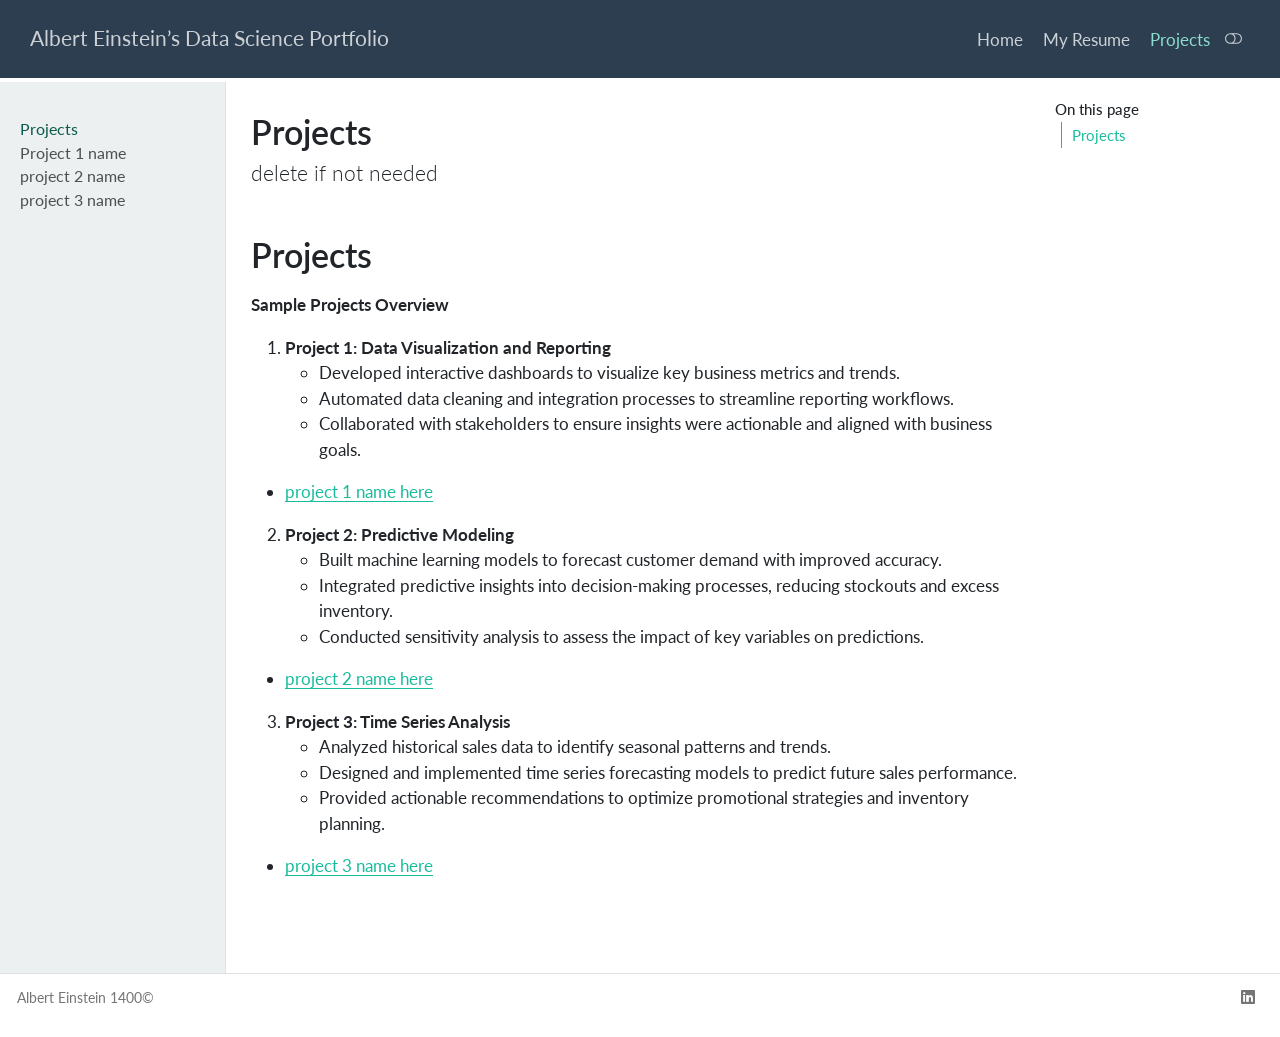
==== docs/projects.html @ 507879c1 "update projects" ====
<!DOCTYPE html>
<html xmlns="http://www.w3.org/1999/xhtml" lang="en" xml:lang="en"><head>

<meta charset="utf-8">
<meta name="generator" content="quarto-1.4.542">

<meta name="viewport" content="width=device-width, initial-scale=1.0, user-scalable=yes">


<title>Albert Einstein’s Data Science Portfolio - Projects</title>
<style>
code{white-space: pre-wrap;}
span.smallcaps{font-variant: small-caps;}
div.columns{display: flex; gap: min(4vw, 1.5em);}
div.column{flex: auto; overflow-x: auto;}
div.hanging-indent{margin-left: 1.5em; text-indent: -1.5em;}
ul.task-list{list-style: none;}
ul.task-list li input[type="checkbox"] {
  width: 0.8em;
  margin: 0 0.8em 0.2em -1em; /* quarto-specific, see https://github.com/quarto-dev/quarto-cli/issues/4556 */ 
  vertical-align: middle;
}
</style>


<script src="site_libs/quarto-nav/quarto-nav.js"></script>
<script src="site_libs/quarto-nav/headroom.min.js"></script>
<script src="site_libs/clipboard/clipboard.min.js"></script>
<script src="site_libs/quarto-search/autocomplete.umd.js"></script>
<script src="site_libs/quarto-search/fuse.min.js"></script>
<script src="site_libs/quarto-search/quarto-search.js"></script>
<meta name="quarto:offset" content="./">
<link href="./Images/favicon.png" rel="icon" type="image/png">
<script src="site_libs/quarto-html/quarto.js"></script>
<script src="site_libs/quarto-html/popper.min.js"></script>
<script src="site_libs/quarto-html/tippy.umd.min.js"></script>
<script src="site_libs/quarto-html/anchor.min.js"></script>
<link href="site_libs/quarto-html/tippy.css" rel="stylesheet">
<link href="site_libs/quarto-html/quarto-syntax-highlighting.css" rel="stylesheet" class="quarto-color-scheme" id="quarto-text-highlighting-styles">
<link href="site_libs/quarto-html/quarto-syntax-highlighting-dark.css" rel="prefetch" class="quarto-color-scheme quarto-color-alternate" id="quarto-text-highlighting-styles">
<script src="site_libs/bootstrap/bootstrap.min.js"></script>
<link href="site_libs/bootstrap/bootstrap-icons.css" rel="stylesheet">
<link href="site_libs/bootstrap/bootstrap.min.css" rel="stylesheet" class="quarto-color-scheme" id="quarto-bootstrap" data-mode="light">
<link href="site_libs/bootstrap/bootstrap-dark.min.css" rel="prefetch" class="quarto-color-scheme quarto-color-alternate" id="quarto-bootstrap" data-mode="dark">
<script id="quarto-search-options" type="application/json">{
  "location": "navbar",
  "copy-button": false,
  "collapse-after": 3,
  "panel-placement": "end",
  "type": "overlay",
  "limit": 50,
  "keyboard-shortcut": [
    "f",
    "/",
    "s"
  ],
  "show-item-context": false,
  "language": {
    "search-no-results-text": "No results",
    "search-matching-documents-text": "matching documents",
    "search-copy-link-title": "Copy link to search",
    "search-hide-matches-text": "Hide additional matches",
    "search-more-match-text": "more match in this document",
    "search-more-matches-text": "more matches in this document",
    "search-clear-button-title": "Clear",
    "search-text-placeholder": "",
    "search-detached-cancel-button-title": "Cancel",
    "search-submit-button-title": "Submit",
    "search-label": "Search"
  }
}</script>


<link rel="stylesheet" href="styles.css">
</head>

<body class="nav-sidebar docked nav-fixed">

<div id="quarto-search-results"></div>
  <header id="quarto-header" class="headroom fixed-top">
    <nav class="navbar navbar-expand-lg " data-bs-theme="dark">
      <div class="navbar-container container-fluid">
      <div class="navbar-brand-container mx-auto">
    <a class="navbar-brand" href="./index.html">
    <span class="navbar-title">Albert Einstein’s Data Science Portfolio</span>
    </a>
  </div>
            <div id="quarto-search" class="" title="Search"></div>
          <button class="navbar-toggler" type="button" data-bs-toggle="collapse" data-bs-target="#navbarCollapse" aria-controls="navbarCollapse" aria-expanded="false" aria-label="Toggle navigation" onclick="if (window.quartoToggleHeadroom) { window.quartoToggleHeadroom(); }">
  <span class="navbar-toggler-icon"></span>
</button>
          <div class="collapse navbar-collapse" id="navbarCollapse">
            <ul class="navbar-nav navbar-nav-scroll ms-auto">
  <li class="nav-item">
    <a class="nav-link" href="./index.html"> 
<span class="menu-text">Home</span></a>
  </li>  
  <li class="nav-item">
    <a class="nav-link" href="./resume.html"> 
<span class="menu-text">My Resume</span></a>
  </li>  
  <li class="nav-item">
    <a class="nav-link active" href="./projects.html" aria-current="page"> 
<span class="menu-text">Projects</span></a>
  </li>  
</ul>
          </div> <!-- /navcollapse -->
          <div class="quarto-navbar-tools">
  <a href="" class="quarto-color-scheme-toggle quarto-navigation-tool  px-1" onclick="window.quartoToggleColorScheme(); return false;" title="Toggle dark mode"><i class="bi"></i></a>
</div>
      </div> <!-- /container-fluid -->
    </nav>
  <nav class="quarto-secondary-nav">
    <div class="container-fluid d-flex">
      <button type="button" class="quarto-btn-toggle btn" data-bs-toggle="collapse" data-bs-target=".quarto-sidebar-collapse-item" aria-controls="quarto-sidebar" aria-expanded="false" aria-label="Toggle sidebar navigation" onclick="if (window.quartoToggleHeadroom) { window.quartoToggleHeadroom(); }">
        <i class="bi bi-layout-text-sidebar-reverse"></i>
      </button>
        <nav class="quarto-page-breadcrumbs" aria-label="breadcrumb"><ol class="breadcrumb"><li class="breadcrumb-item"><a href="./projects.html">Projects</a></li></ol></nav>
        <a class="flex-grow-1" role="button" data-bs-toggle="collapse" data-bs-target=".quarto-sidebar-collapse-item" aria-controls="quarto-sidebar" aria-expanded="false" aria-label="Toggle sidebar navigation" onclick="if (window.quartoToggleHeadroom) { window.quartoToggleHeadroom(); }">      
        </a>
    </div>
  </nav>
</header>
<!-- content -->
<div id="quarto-content" class="quarto-container page-columns page-rows-contents page-layout-article page-navbar">
<!-- sidebar -->
  <nav id="quarto-sidebar" class="sidebar collapse collapse-horizontal quarto-sidebar-collapse-item sidebar-navigation docked overflow-auto">
    <div class="sidebar-menu-container"> 
    <ul class="list-unstyled mt-1">
        <li class="sidebar-item">
  <div class="sidebar-item-container"> 
  <a href="./projects.html" class="sidebar-item-text sidebar-link active">
 <span class="menu-text">Projects</span></a>
  </div>
</li>
        <li class="sidebar-item">
  <div class="sidebar-item-container"> 
  <a href="./projects/project1.html" class="sidebar-item-text sidebar-link">
 <span class="menu-text">Project 1 name</span></a>
  </div>
</li>
        <li class="sidebar-item">
  <div class="sidebar-item-container"> 
  <a href="./projects/project2.html" class="sidebar-item-text sidebar-link">
 <span class="menu-text">project 2 name</span></a>
  </div>
</li>
        <li class="sidebar-item">
  <div class="sidebar-item-container"> 
  <a href="./projects/project3.html" class="sidebar-item-text sidebar-link">
 <span class="menu-text">project 3 name</span></a>
  </div>
</li>
    </ul>
    </div>
</nav>
<div id="quarto-sidebar-glass" class="quarto-sidebar-collapse-item" data-bs-toggle="collapse" data-bs-target=".quarto-sidebar-collapse-item"></div>
<!-- margin-sidebar -->
    <div id="quarto-margin-sidebar" class="sidebar margin-sidebar">
        <nav id="TOC" role="doc-toc" class="toc-active">
    <h2 id="toc-title">On this page</h2>
   
  <ul>
  <li><a href="#projects" id="toc-projects" class="nav-link active" data-scroll-target="#projects">Projects</a></li>
  </ul>
</nav>
    </div>
<!-- main -->
<main class="content" id="quarto-document-content">

<header id="title-block-header" class="quarto-title-block default">
<div class="quarto-title">
<h1 class="title">Projects</h1>
<p class="subtitle lead">delete if not needed</p>
</div>



<div class="quarto-title-meta">

    
  
    
  </div>
  


</header>


<section id="projects" class="level1">
<h1>Projects</h1>
<p><strong>Sample Projects Overview</strong></p>
<ol type="1">
<li><strong>Project 1: Data Visualization and Reporting</strong>
<ul>
<li>Developed interactive dashboards to visualize key business metrics and trends.</li>
<li>Automated data cleaning and integration processes to streamline reporting workflows.</li>
<li>Collaborated with stakeholders to ensure insights were actionable and aligned with business goals.</li>
</ul></li>
</ol>
<ul>
<li><a href="./projects/project1.html">project 1 name here</a></li>
</ul>
<ol start="2" type="1">
<li><strong>Project 2: Predictive Modeling</strong>
<ul>
<li>Built machine learning models to forecast customer demand with improved accuracy.</li>
<li>Integrated predictive insights into decision-making processes, reducing stockouts and excess inventory.</li>
<li>Conducted sensitivity analysis to assess the impact of key variables on predictions.</li>
</ul></li>
</ol>
<ul>
<li><a href="./projects/project2.html">project 2 name here</a></li>
</ul>
<ol start="3" type="1">
<li><strong>Project 3: Time Series Analysis</strong>
<ul>
<li>Analyzed historical sales data to identify seasonal patterns and trends.</li>
<li>Designed and implemented time series forecasting models to predict future sales performance.</li>
<li>Provided actionable recommendations to optimize promotional strategies and inventory planning.</li>
</ul></li>
</ol>
<ul>
<li><a href="./projects/project3.html">project 3 name here</a></li>
</ul>


</section>

<a onclick="window.scrollTo(0, 0); return false;" role="button" id="quarto-back-to-top"><i class="bi bi-arrow-up"></i> Back to top</a></main> <!-- /main -->
<script id="quarto-html-after-body" type="application/javascript">
window.document.addEventListener("DOMContentLoaded", function (event) {
  const toggleBodyColorMode = (bsSheetEl) => {
    const mode = bsSheetEl.getAttribute("data-mode");
    const bodyEl = window.document.querySelector("body");
    if (mode === "dark") {
      bodyEl.classList.add("quarto-dark");
      bodyEl.classList.remove("quarto-light");
    } else {
      bodyEl.classList.add("quarto-light");
      bodyEl.classList.remove("quarto-dark");
    }
  }
  const toggleBodyColorPrimary = () => {
    const bsSheetEl = window.document.querySelector("link#quarto-bootstrap");
    if (bsSheetEl) {
      toggleBodyColorMode(bsSheetEl);
    }
  }
  toggleBodyColorPrimary();  
  const disableStylesheet = (stylesheets) => {
    for (let i=0; i < stylesheets.length; i++) {
      const stylesheet = stylesheets[i];
      stylesheet.rel = 'prefetch';
    }
  }
  const enableStylesheet = (stylesheets) => {
    for (let i=0; i < stylesheets.length; i++) {
      const stylesheet = stylesheets[i];
      stylesheet.rel = 'stylesheet';
    }
  }
  const manageTransitions = (selector, allowTransitions) => {
    const els = window.document.querySelectorAll(selector);
    for (let i=0; i < els.length; i++) {
      const el = els[i];
      if (allowTransitions) {
        el.classList.remove('notransition');
      } else {
        el.classList.add('notransition');
      }
    }
  }
  const toggleGiscusIfUsed = (isAlternate, darkModeDefault) => {
    const baseTheme = document.querySelector('#giscus-base-theme')?.value ?? 'light';
    const alternateTheme = document.querySelector('#giscus-alt-theme')?.value ?? 'dark';
    let newTheme = '';
    if(darkModeDefault) {
      newTheme = isAlternate ? baseTheme : alternateTheme;
    } else {
      newTheme = isAlternate ? alternateTheme : baseTheme;
    }
    const changeGiscusTheme = () => {
      // From: https://github.com/giscus/giscus/issues/336
      const sendMessage = (message) => {
        const iframe = document.querySelector('iframe.giscus-frame');
        if (!iframe) return;
        iframe.contentWindow.postMessage({ giscus: message }, 'https://giscus.app');
      }
      sendMessage({
        setConfig: {
          theme: newTheme
        }
      });
    }
    const isGiscussLoaded = window.document.querySelector('iframe.giscus-frame') !== null;
    if (isGiscussLoaded) {
      changeGiscusTheme();
    }
  }
  const toggleColorMode = (alternate) => {
    // Switch the stylesheets
    const alternateStylesheets = window.document.querySelectorAll('link.quarto-color-scheme.quarto-color-alternate');
    manageTransitions('#quarto-margin-sidebar .nav-link', false);
    if (alternate) {
      enableStylesheet(alternateStylesheets);
      for (const sheetNode of alternateStylesheets) {
        if (sheetNode.id === "quarto-bootstrap") {
          toggleBodyColorMode(sheetNode);
        }
      }
    } else {
      disableStylesheet(alternateStylesheets);
      toggleBodyColorPrimary();
    }
    manageTransitions('#quarto-margin-sidebar .nav-link', true);
    // Switch the toggles
    const toggles = window.document.querySelectorAll('.quarto-color-scheme-toggle');
    for (let i=0; i < toggles.length; i++) {
      const toggle = toggles[i];
      if (toggle) {
        if (alternate) {
          toggle.classList.add("alternate");     
        } else {
          toggle.classList.remove("alternate");
        }
      }
    }
    // Hack to workaround the fact that safari doesn't
    // properly recolor the scrollbar when toggling (#1455)
    if (navigator.userAgent.indexOf('Safari') > 0 && navigator.userAgent.indexOf('Chrome') == -1) {
      manageTransitions("body", false);
      window.scrollTo(0, 1);
      setTimeout(() => {
        window.scrollTo(0, 0);
        manageTransitions("body", true);
      }, 40);  
    }
  }
  const isFileUrl = () => { 
    return window.location.protocol === 'file:';
  }
  const hasAlternateSentinel = () => {  
    let styleSentinel = getColorSchemeSentinel();
    if (styleSentinel !== null) {
      return styleSentinel === "alternate";
    } else {
      return false;
    }
  }
  const setStyleSentinel = (alternate) => {
    const value = alternate ? "alternate" : "default";
    if (!isFileUrl()) {
      window.localStorage.setItem("quarto-color-scheme", value);
    } else {
      localAlternateSentinel = value;
    }
  }
  const getColorSchemeSentinel = () => {
    if (!isFileUrl()) {
      const storageValue = window.localStorage.getItem("quarto-color-scheme");
      return storageValue != null ? storageValue : localAlternateSentinel;
    } else {
      return localAlternateSentinel;
    }
  }
  const darkModeDefault = false;
  let localAlternateSentinel = darkModeDefault ? 'alternate' : 'default';
  // Dark / light mode switch
  window.quartoToggleColorScheme = () => {
    // Read the current dark / light value 
    let toAlternate = !hasAlternateSentinel();
    toggleColorMode(toAlternate);
    setStyleSentinel(toAlternate);
    toggleGiscusIfUsed(toAlternate, darkModeDefault);
  };
  // Ensure there is a toggle, if there isn't float one in the top right
  if (window.document.querySelector('.quarto-color-scheme-toggle') === null) {
    const a = window.document.createElement('a');
    a.classList.add('top-right');
    a.classList.add('quarto-color-scheme-toggle');
    a.href = "";
    a.onclick = function() { try { window.quartoToggleColorScheme(); } catch {} return false; };
    const i = window.document.createElement("i");
    i.classList.add('bi');
    a.appendChild(i);
    window.document.body.appendChild(a);
  }
  // Switch to dark mode if need be
  if (hasAlternateSentinel()) {
    toggleColorMode(true);
  } else {
    toggleColorMode(false);
  }
  const icon = "";
  const anchorJS = new window.AnchorJS();
  anchorJS.options = {
    placement: 'right',
    icon: icon
  };
  anchorJS.add('.anchored');
  const isCodeAnnotation = (el) => {
    for (const clz of el.classList) {
      if (clz.startsWith('code-annotation-')) {                     
        return true;
      }
    }
    return false;
  }
  const clipboard = new window.ClipboardJS('.code-copy-button', {
    text: function(trigger) {
      const codeEl = trigger.previousElementSibling.cloneNode(true);
      for (const childEl of codeEl.children) {
        if (isCodeAnnotation(childEl)) {
          childEl.remove();
        }
      }
      return codeEl.innerText;
    }
  });
  clipboard.on('success', function(e) {
    // button target
    const button = e.trigger;
    // don't keep focus
    button.blur();
    // flash "checked"
    button.classList.add('code-copy-button-checked');
    var currentTitle = button.getAttribute("title");
    button.setAttribute("title", "Copied!");
    let tooltip;
    if (window.bootstrap) {
      button.setAttribute("data-bs-toggle", "tooltip");
      button.setAttribute("data-bs-placement", "left");
      button.setAttribute("data-bs-title", "Copied!");
      tooltip = new bootstrap.Tooltip(button, 
        { trigger: "manual", 
          customClass: "code-copy-button-tooltip",
          offset: [0, -8]});
      tooltip.show();    
    }
    setTimeout(function() {
      if (tooltip) {
        tooltip.hide();
        button.removeAttribute("data-bs-title");
        button.removeAttribute("data-bs-toggle");
        button.removeAttribute("data-bs-placement");
      }
      button.setAttribute("title", currentTitle);
      button.classList.remove('code-copy-button-checked');
    }, 1000);
    // clear code selection
    e.clearSelection();
  });
  function tippyHover(el, contentFn, onTriggerFn, onUntriggerFn) {
    const config = {
      allowHTML: true,
      maxWidth: 500,
      delay: 100,
      arrow: false,
      appendTo: function(el) {
          return el.parentElement;
      },
      interactive: true,
      interactiveBorder: 10,
      theme: 'quarto',
      placement: 'bottom-start',
    };
    if (contentFn) {
      config.content = contentFn;
    }
    if (onTriggerFn) {
      config.onTrigger = onTriggerFn;
    }
    if (onUntriggerFn) {
      config.onUntrigger = onUntriggerFn;
    }
    window.tippy(el, config); 
  }
  const noterefs = window.document.querySelectorAll('a[role="doc-noteref"]');
  for (var i=0; i<noterefs.length; i++) {
    const ref = noterefs[i];
    tippyHover(ref, function() {
      // use id or data attribute instead here
      let href = ref.getAttribute('data-footnote-href') || ref.getAttribute('href');
      try { href = new URL(href).hash; } catch {}
      const id = href.replace(/^#\/?/, "");
      const note = window.document.getElementById(id);
      return note.innerHTML;
    });
  }
  const xrefs = window.document.querySelectorAll('a.quarto-xref');
  const processXRef = (id, note) => {
    // Strip column container classes
    const stripColumnClz = (el) => {
      el.classList.remove("page-full", "page-columns");
      if (el.children) {
        for (const child of el.children) {
          stripColumnClz(child);
        }
      }
    }
    stripColumnClz(note)
    if (id === null || id.startsWith('sec-')) {
      // Special case sections, only their first couple elements
      const container = document.createElement("div");
      if (note.children && note.children.length > 2) {
        container.appendChild(note.children[0].cloneNode(true));
        for (let i = 1; i < note.children.length; i++) {
          const child = note.children[i];
          if (child.tagName === "P" && child.innerText === "") {
            continue;
          } else {
            container.appendChild(child.cloneNode(true));
            break;
          }
        }
        if (window.Quarto?.typesetMath) {
          window.Quarto.typesetMath(container);
        }
        return container.innerHTML
      } else {
        if (window.Quarto?.typesetMath) {
          window.Quarto.typesetMath(note);
        }
        return note.innerHTML;
      }
    } else {
      // Remove any anchor links if they are present
      const anchorLink = note.querySelector('a.anchorjs-link');
      if (anchorLink) {
        anchorLink.remove();
      }
      if (window.Quarto?.typesetMath) {
        window.Quarto.typesetMath(note);
      }
      return note.innerHTML;
    }
  }
  for (var i=0; i<xrefs.length; i++) {
    const xref = xrefs[i];
    tippyHover(xref, undefined, function(instance) {
      instance.disable();
      let url = xref.getAttribute('href');
      let hash = undefined; 
      if (url.startsWith('#')) {
        hash = url;
      } else {
        try { hash = new URL(url).hash; } catch {}
      }
      if (hash) {
        const id = hash.replace(/^#\/?/, "");
        const note = window.document.getElementById(id);
        if (note !== null) {
          try {
            const html = processXRef(id, note.cloneNode(true));
            instance.setContent(html);
          } finally {
            instance.enable();
            instance.show();
          }
        } else {
          // See if we can fetch this
          fetch(url.split('#')[0])
          .then(res => res.text())
          .then(html => {
            const parser = new DOMParser();
            const htmlDoc = parser.parseFromString(html, "text/html");
            const note = htmlDoc.getElementById(id);
            if (note !== null) {
              const html = processXRef(id, note);
              instance.setContent(html);
            } 
          }).finally(() => {
            instance.enable();
            instance.show();
          });
        }
      } else {
        // See if we can fetch a full url (with no hash to target)
        // This is a special case and we should probably do some content thinning / targeting
        fetch(url)
        .then(res => res.text())
        .then(html => {
          const parser = new DOMParser();
          const htmlDoc = parser.parseFromString(html, "text/html");
          const note = htmlDoc.querySelector('main.content');
          if (note !== null) {
            // This should only happen for chapter cross references
            // (since there is no id in the URL)
            // remove the first header
            if (note.children.length > 0 && note.children[0].tagName === "HEADER") {
              note.children[0].remove();
            }
            const html = processXRef(null, note);
            instance.setContent(html);
          } 
        }).finally(() => {
          instance.enable();
          instance.show();
        });
      }
    }, function(instance) {
    });
  }
      let selectedAnnoteEl;
      const selectorForAnnotation = ( cell, annotation) => {
        let cellAttr = 'data-code-cell="' + cell + '"';
        let lineAttr = 'data-code-annotation="' +  annotation + '"';
        const selector = 'span[' + cellAttr + '][' + lineAttr + ']';
        return selector;
      }
      const selectCodeLines = (annoteEl) => {
        const doc = window.document;
        const targetCell = annoteEl.getAttribute("data-target-cell");
        const targetAnnotation = annoteEl.getAttribute("data-target-annotation");
        const annoteSpan = window.document.querySelector(selectorForAnnotation(targetCell, targetAnnotation));
        const lines = annoteSpan.getAttribute("data-code-lines").split(",");
        const lineIds = lines.map((line) => {
          return targetCell + "-" + line;
        })
        let top = null;
        let height = null;
        let parent = null;
        if (lineIds.length > 0) {
            //compute the position of the single el (top and bottom and make a div)
            const el = window.document.getElementById(lineIds[0]);
            top = el.offsetTop;
            height = el.offsetHeight;
            parent = el.parentElement.parentElement;
          if (lineIds.length > 1) {
            const lastEl = window.document.getElementById(lineIds[lineIds.length - 1]);
            const bottom = lastEl.offsetTop + lastEl.offsetHeight;
            height = bottom - top;
          }
          if (top !== null && height !== null && parent !== null) {
            // cook up a div (if necessary) and position it 
            let div = window.document.getElementById("code-annotation-line-highlight");
            if (div === null) {
              div = window.document.createElement("div");
              div.setAttribute("id", "code-annotation-line-highlight");
              div.style.position = 'absolute';
              parent.appendChild(div);
            }
            div.style.top = top - 2 + "px";
            div.style.height = height + 4 + "px";
            div.style.left = 0;
            let gutterDiv = window.document.getElementById("code-annotation-line-highlight-gutter");
            if (gutterDiv === null) {
              gutterDiv = window.document.createElement("div");
              gutterDiv.setAttribute("id", "code-annotation-line-highlight-gutter");
              gutterDiv.style.position = 'absolute';
              const codeCell = window.document.getElementById(targetCell);
              const gutter = codeCell.querySelector('.code-annotation-gutter');
              gutter.appendChild(gutterDiv);
            }
            gutterDiv.style.top = top - 2 + "px";
            gutterDiv.style.height = height + 4 + "px";
          }
          selectedAnnoteEl = annoteEl;
        }
      };
      const unselectCodeLines = () => {
        const elementsIds = ["code-annotation-line-highlight", "code-annotation-line-highlight-gutter"];
        elementsIds.forEach((elId) => {
          const div = window.document.getElementById(elId);
          if (div) {
            div.remove();
          }
        });
        selectedAnnoteEl = undefined;
      };
        // Handle positioning of the toggle
    window.addEventListener(
      "resize",
      throttle(() => {
        elRect = undefined;
        if (selectedAnnoteEl) {
          selectCodeLines(selectedAnnoteEl);
        }
      }, 10)
    );
    function throttle(fn, ms) {
    let throttle = false;
    let timer;
      return (...args) => {
        if(!throttle) { // first call gets through
            fn.apply(this, args);
            throttle = true;
        } else { // all the others get throttled
            if(timer) clearTimeout(timer); // cancel #2
            timer = setTimeout(() => {
              fn.apply(this, args);
              timer = throttle = false;
            }, ms);
        }
      };
    }
      // Attach click handler to the DT
      const annoteDls = window.document.querySelectorAll('dt[data-target-cell]');
      for (const annoteDlNode of annoteDls) {
        annoteDlNode.addEventListener('click', (event) => {
          const clickedEl = event.target;
          if (clickedEl !== selectedAnnoteEl) {
            unselectCodeLines();
            const activeEl = window.document.querySelector('dt[data-target-cell].code-annotation-active');
            if (activeEl) {
              activeEl.classList.remove('code-annotation-active');
            }
            selectCodeLines(clickedEl);
            clickedEl.classList.add('code-annotation-active');
          } else {
            // Unselect the line
            unselectCodeLines();
            clickedEl.classList.remove('code-annotation-active');
          }
        });
      }
  const findCites = (el) => {
    const parentEl = el.parentElement;
    if (parentEl) {
      const cites = parentEl.dataset.cites;
      if (cites) {
        return {
          el,
          cites: cites.split(' ')
        };
      } else {
        return findCites(el.parentElement)
      }
    } else {
      return undefined;
    }
  };
  var bibliorefs = window.document.querySelectorAll('a[role="doc-biblioref"]');
  for (var i=0; i<bibliorefs.length; i++) {
    const ref = bibliorefs[i];
    const citeInfo = findCites(ref);
    if (citeInfo) {
      tippyHover(citeInfo.el, function() {
        var popup = window.document.createElement('div');
        citeInfo.cites.forEach(function(cite) {
          var citeDiv = window.document.createElement('div');
          citeDiv.classList.add('hanging-indent');
          citeDiv.classList.add('csl-entry');
          var biblioDiv = window.document.getElementById('ref-' + cite);
          if (biblioDiv) {
            citeDiv.innerHTML = biblioDiv.innerHTML;
          }
          popup.appendChild(citeDiv);
        });
        return popup.innerHTML;
      });
    }
  }
});
</script>
</div> <!-- /content -->
<footer class="footer">
  <div class="nav-footer">
    <div class="nav-footer-left">
<p>Albert Einstein 1400©</p>
</div>   
    <div class="nav-footer-center">
      &nbsp;
    </div>
    <div class="nav-footer-right">
      <ul class="footer-items list-unstyled">
    <li class="nav-item compact">
    <a class="nav-link" href="https://www.linkedin.com/">
      <i class="bi bi-linkedin" role="img">
</i> 
    </a>
  </li>  
</ul>
    </div>
  </div>
</footer>




</body></html>
---- docs/site_libs/quarto-html/tippy.css ----
.tippy-box[data-animation=fade][data-state=hidden]{opacity:0}[data-tippy-root]{max-width:calc(100vw - 10px)}.tippy-box{position:relative;background-color:#333;color:#fff;border-radius:4px;font-size:14px;line-height:1.4;white-space:normal;outline:0;transition-property:transform,visibility,opacity}.tippy-box[data-placement^=top]>.tippy-arrow{bottom:0}.tippy-box[data-placement^=top]>.tippy-arrow:before{bottom:-7px;left:0;border-width:8px 8px 0;border-top-color:initial;transform-origin:center top}.tippy-box[data-placement^=bottom]>.tippy-arrow{top:0}.tippy-box[data-placement^=bottom]>.tippy-arrow:before{top:-7px;left:0;border-width:0 8px 8px;border-bottom-color:initial;transform-origin:center bottom}.tippy-box[data-placement^=left]>.tippy-arrow{right:0}.tippy-box[data-placement^=left]>.tippy-arrow:before{border-width:8px 0 8px 8px;border-left-color:initial;right:-7px;transform-origin:center left}.tippy-box[data-placement^=right]>.tippy-arrow{left:0}.tippy-box[data-placement^=right]>.tippy-arrow:before{left:-7px;border-width:8px 8px 8px 0;border-right-color:initial;transform-origin:center right}.tippy-box[data-inertia][data-state=visible]{transition-timing-function:cubic-bezier(.54,1.5,.38,1.11)}.tippy-arrow{width:16px;height:16px;color:#333}.tippy-arrow:before{content:"";position:absolute;border-color:transparent;border-style:solid}.tippy-content{position:relative;padding:5px 9px;z-index:1}
---- docs/site_libs/quarto-html/quarto-syntax-highlighting.css ----
/* quarto syntax highlight colors */
:root {
  --quarto-hl-ot-color: #003B4F;
  --quarto-hl-at-color: #657422;
  --quarto-hl-ss-color: #20794D;
  --quarto-hl-an-color: #5E5E5E;
  --quarto-hl-fu-color: #4758AB;
  --quarto-hl-st-color: #20794D;
  --quarto-hl-cf-color: #003B4F;
  --quarto-hl-op-color: #5E5E5E;
  --quarto-hl-er-color: #AD0000;
  --quarto-hl-bn-color: #AD0000;
  --quarto-hl-al-color: #AD0000;
  --quarto-hl-va-color: #111111;
  --quarto-hl-bu-color: inherit;
  --quarto-hl-ex-color: inherit;
  --quarto-hl-pp-color: #AD0000;
  --quarto-hl-in-color: #5E5E5E;
  --quarto-hl-vs-color: #20794D;
  --quarto-hl-wa-color: #5E5E5E;
  --quarto-hl-do-color: #5E5E5E;
  --quarto-hl-im-color: #00769E;
  --quarto-hl-ch-color: #20794D;
  --quarto-hl-dt-color: #AD0000;
  --quarto-hl-fl-color: #AD0000;
  --quarto-hl-co-color: #5E5E5E;
  --quarto-hl-cv-color: #5E5E5E;
  --quarto-hl-cn-color: #8f5902;
  --quarto-hl-sc-color: #5E5E5E;
  --quarto-hl-dv-color: #AD0000;
  --quarto-hl-kw-color: #003B4F;
}

/* other quarto variables */
:root {
  --quarto-font-monospace: SFMono-Regular, Menlo, Monaco, Consolas, "Liberation Mono", "Courier New", monospace;
}

pre > code.sourceCode > span {
  color: #003B4F;
}

code span {
  color: #003B4F;
}

code.sourceCode > span {
  color: #003B4F;
}

div.sourceCode,
div.sourceCode pre.sourceCode {
  color: #003B4F;
}

code span.ot {
  color: #003B4F;
  font-style: inherit;
}

code span.at {
  color: #657422;
  font-style: inherit;
}

code span.ss {
  color: #20794D;
  font-style: inherit;
}

code span.an {
  color: #5E5E5E;
  font-style: inherit;
}

code span.fu {
  color: #4758AB;
  font-style: inherit;
}

code span.st {
  color: #20794D;
  font-style: inherit;
}

code span.cf {
  color: #003B4F;
  font-style: inherit;
}

code span.op {
  color: #5E5E5E;
  font-style: inherit;
}

code span.er {
  color: #AD0000;
  font-style: inherit;
}

code span.bn {
  color: #AD0000;
  font-style: inherit;
}

code span.al {
  color: #AD0000;
  font-style: inherit;
}

code span.va {
  color: #111111;
  font-style: inherit;
}

code span.bu {
  font-style: inherit;
}

code span.ex {
  font-style: inherit;
}

code span.pp {
  color: #AD0000;
  font-style: inherit;
}

code span.in {
  color: #5E5E5E;
  font-style: inherit;
}

code span.vs {
  color: #20794D;
  font-style: inherit;
}

code span.wa {
  color: #5E5E5E;
  font-style: italic;
}

code span.do {
  color: #5E5E5E;
  font-style: italic;
}

code span.im {
  color: #00769E;
  font-style: inherit;
}

code span.ch {
  color: #20794D;
  font-style: inherit;
}

code span.dt {
  color: #AD0000;
  font-style: inherit;
}

code span.fl {
  color: #AD0000;
  font-style: inherit;
}

code span.co {
  color: #5E5E5E;
  font-style: inherit;
}

code span.cv {
  color: #5E5E5E;
  font-style: italic;
}

code span.cn {
  color: #8f5902;
  font-style: inherit;
}

code span.sc {
  color: #5E5E5E;
  font-style: inherit;
}

code span.dv {
  color: #AD0000;
  font-style: inherit;
}

code span.kw {
  color: #003B4F;
  font-style: inherit;
}

.prevent-inlining {
  content: "</";
}

/*# sourceMappingURL=debc5d5d77c3f9108843748ff7464032.css.map */
---- docs/site_libs/quarto-html/quarto-syntax-highlighting-dark.css ----
/* quarto syntax highlight colors */
:root {
  --quarto-hl-al-color: #f07178;
  --quarto-hl-an-color: #d4d0ab;
  --quarto-hl-at-color: #00e0e0;
  --quarto-hl-bn-color: #d4d0ab;
  --quarto-hl-bu-color: #abe338;
  --quarto-hl-ch-color: #abe338;
  --quarto-hl-co-color: #f8f8f2;
  --quarto-hl-cv-color: #ffd700;
  --quarto-hl-cn-color: #ffd700;
  --quarto-hl-cf-color: #ffa07a;
  --quarto-hl-dt-color: #ffa07a;
  --quarto-hl-dv-color: #d4d0ab;
  --quarto-hl-do-color: #f8f8f2;
  --quarto-hl-er-color: #f07178;
  --quarto-hl-ex-color: #00e0e0;
  --quarto-hl-fl-color: #d4d0ab;
  --quarto-hl-fu-color: #ffa07a;
  --quarto-hl-im-color: #abe338;
  --quarto-hl-in-color: #d4d0ab;
  --quarto-hl-kw-color: #ffa07a;
  --quarto-hl-op-color: #ffa07a;
  --quarto-hl-ot-color: #00e0e0;
  --quarto-hl-pp-color: #dcc6e0;
  --quarto-hl-re-color: #00e0e0;
  --quarto-hl-sc-color: #abe338;
  --quarto-hl-ss-color: #abe338;
  --quarto-hl-st-color: #abe338;
  --quarto-hl-va-color: #00e0e0;
  --quarto-hl-vs-color: #abe338;
  --quarto-hl-wa-color: #dcc6e0;
}

/* other quarto variables */
:root {
  --quarto-font-monospace: SFMono-Regular, Menlo, Monaco, Consolas, "Liberation Mono", "Courier New", monospace;
}

code span.al {
  background-color: #2a0f15;
  font-weight: bold;
  color: #f07178;
}

code span.an {
  color: #d4d0ab;
}

code span.at {
  color: #00e0e0;
}

code span.bn {
  color: #d4d0ab;
}

code span.bu {
  color: #abe338;
}

code span.ch {
  color: #abe338;
}

code span.co {
  font-style: italic;
  color: #f8f8f2;
}

code span.cv {
  color: #ffd700;
}

code span.cn {
  color: #ffd700;
}

code span.cf {
  font-weight: bold;
  color: #ffa07a;
}

code span.dt {
  color: #ffa07a;
}

code span.dv {
  color: #d4d0ab;
}

code span.do {
  color: #f8f8f2;
}

code span.er {
  color: #f07178;
  text-decoration: underline;
}

code span.ex {
  font-weight: bold;
  color: #00e0e0;
}

code span.fl {
  color: #d4d0ab;
}

code span.fu {
  color: #ffa07a;
}

code span.im {
  color: #abe338;
}

code span.in {
  color: #d4d0ab;
}

code span.kw {
  font-weight: bold;
  color: #ffa07a;
}

pre > code.sourceCode > span {
  color: #f8f8f2;
}

code span {
  color: #f8f8f2;
}

code.sourceCode > span {
  color: #f8f8f2;
}

div.sourceCode,
div.sourceCode pre.sourceCode {
  color: #f8f8f2;
}

code span.op {
  color: #ffa07a;
}

code span.ot {
  color: #00e0e0;
}

code span.pp {
  color: #dcc6e0;
}

code span.re {
  background-color: #f8f8f2;
  color: #00e0e0;
}

code span.sc {
  color: #abe338;
}

code span.ss {
  color: #abe338;
}

code span.st {
  color: #abe338;
}

code span.va {
  color: #00e0e0;
}

code span.vs {
  color: #abe338;
}

code span.wa {
  color: #dcc6e0;
}

.prevent-inlining {
  content: "</";
}

/*# sourceMappingURL=935a306eefa94366c21e1a970dddb765.css.map */
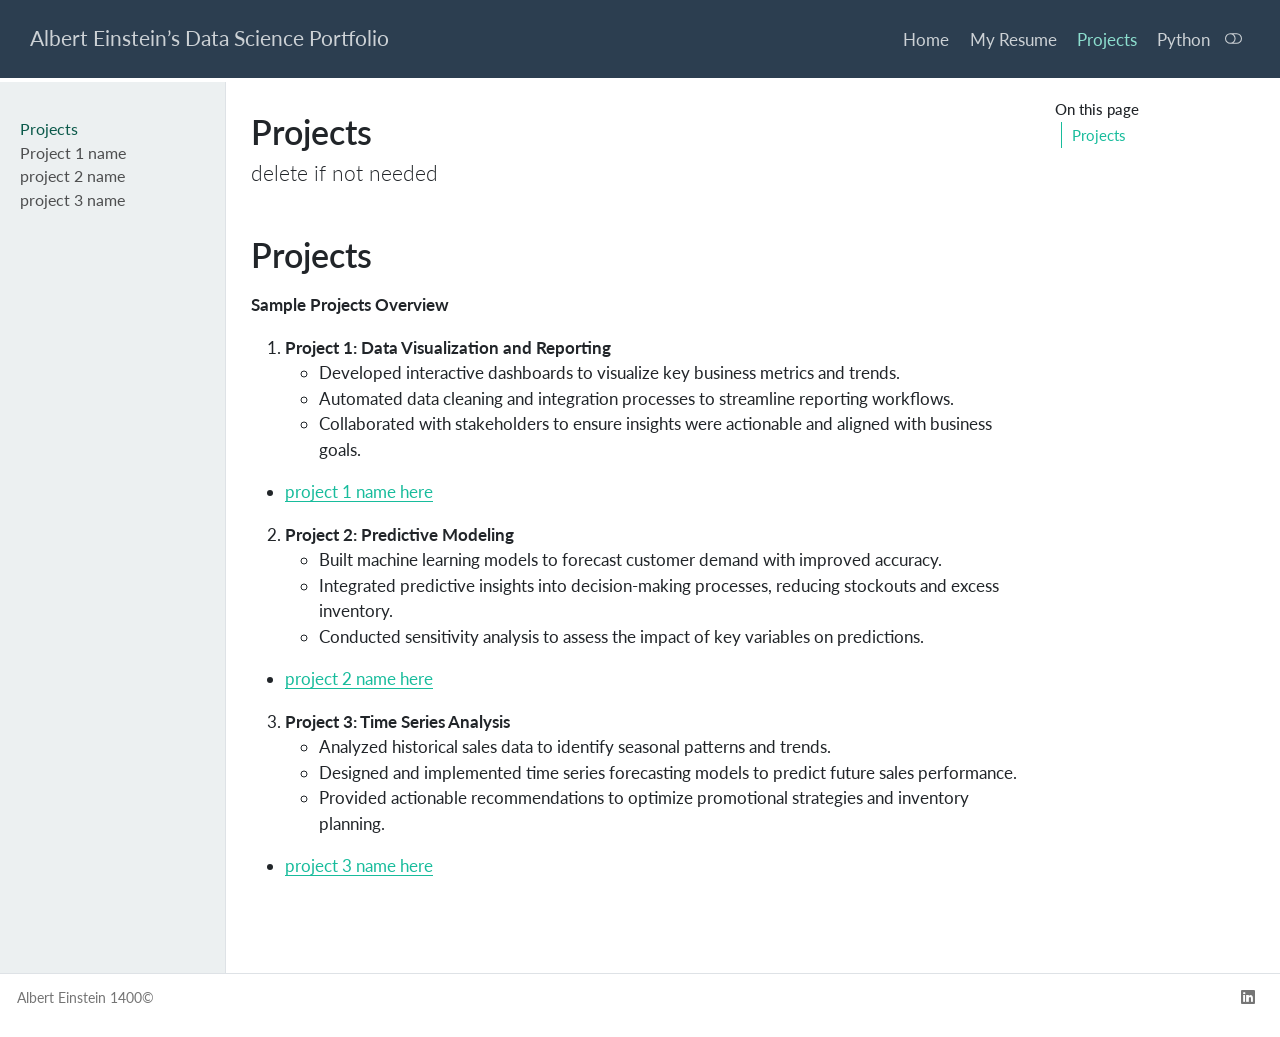
==== commit 4ea6bac8: "update with python env" ====
--- a/docs/projects.html
+++ b/docs/projects.html
@@ -102,6 +102,10 @@
   <li class="nav-item">
     <a class="nav-link active" href="./projects.html" aria-current="page"> 
 <span class="menu-text">Projects</span></a>
+  </li>  
+  <li class="nav-item">
+    <a class="nav-link" href="./python.html"> 
+<span class="menu-text">Python</span></a>
   </li>  
 </ul>
           </div> <!-- /navcollapse -->
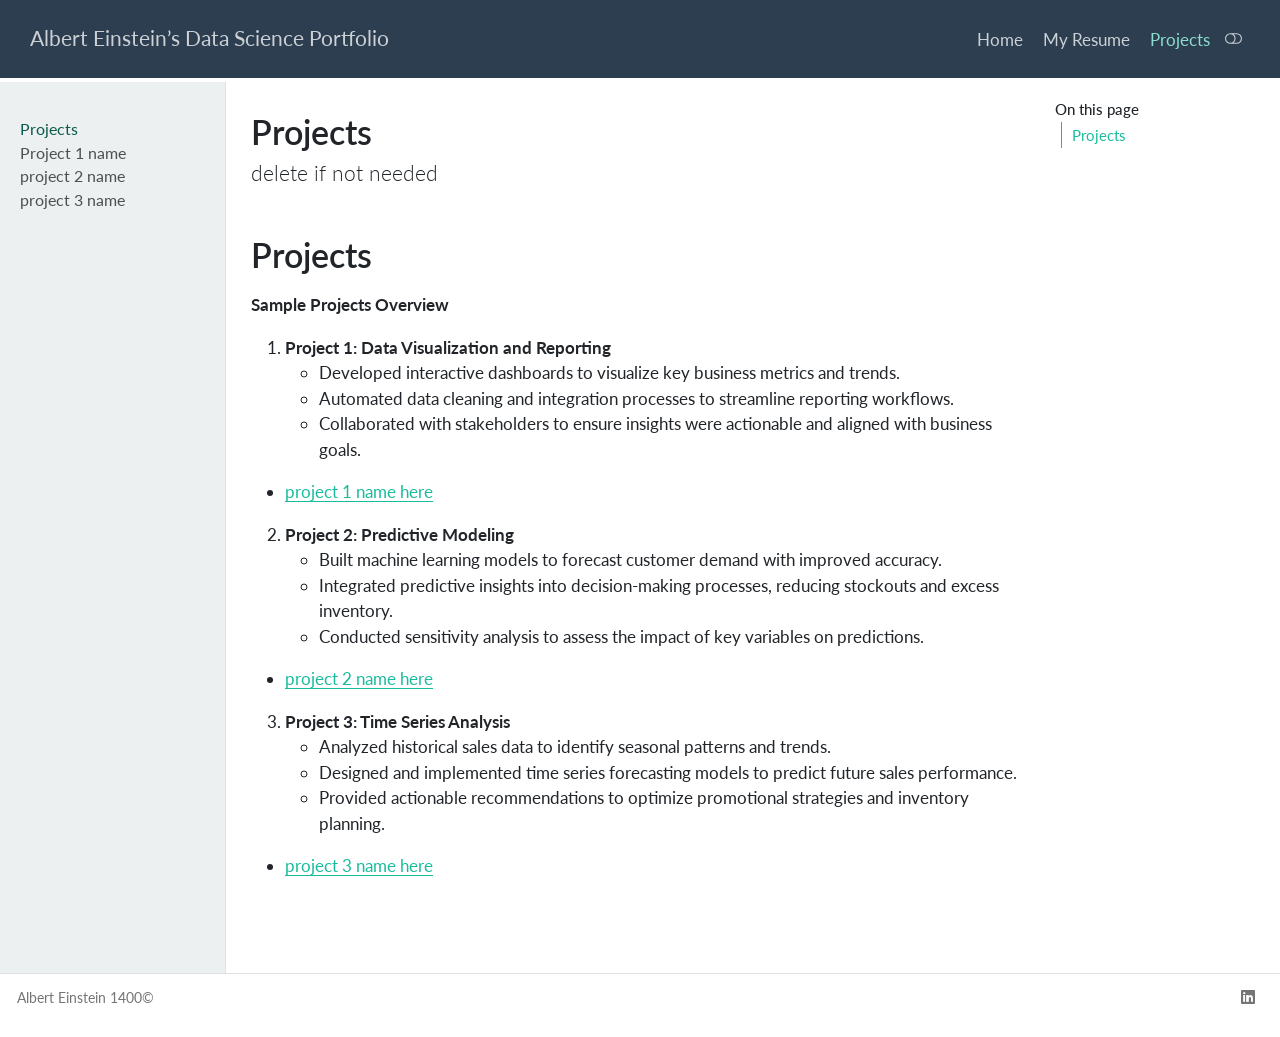
==== commit 1220aa2a: "update" ====
--- a/docs/projects.html
+++ b/docs/projects.html
@@ -102,10 +102,6 @@
   <li class="nav-item">
     <a class="nav-link active" href="./projects.html" aria-current="page"> 
 <span class="menu-text">Projects</span></a>
-  </li>  
-  <li class="nav-item">
-    <a class="nav-link" href="./python.html"> 
-<span class="menu-text">Python</span></a>
   </li>  
 </ul>
           </div> <!-- /navcollapse -->
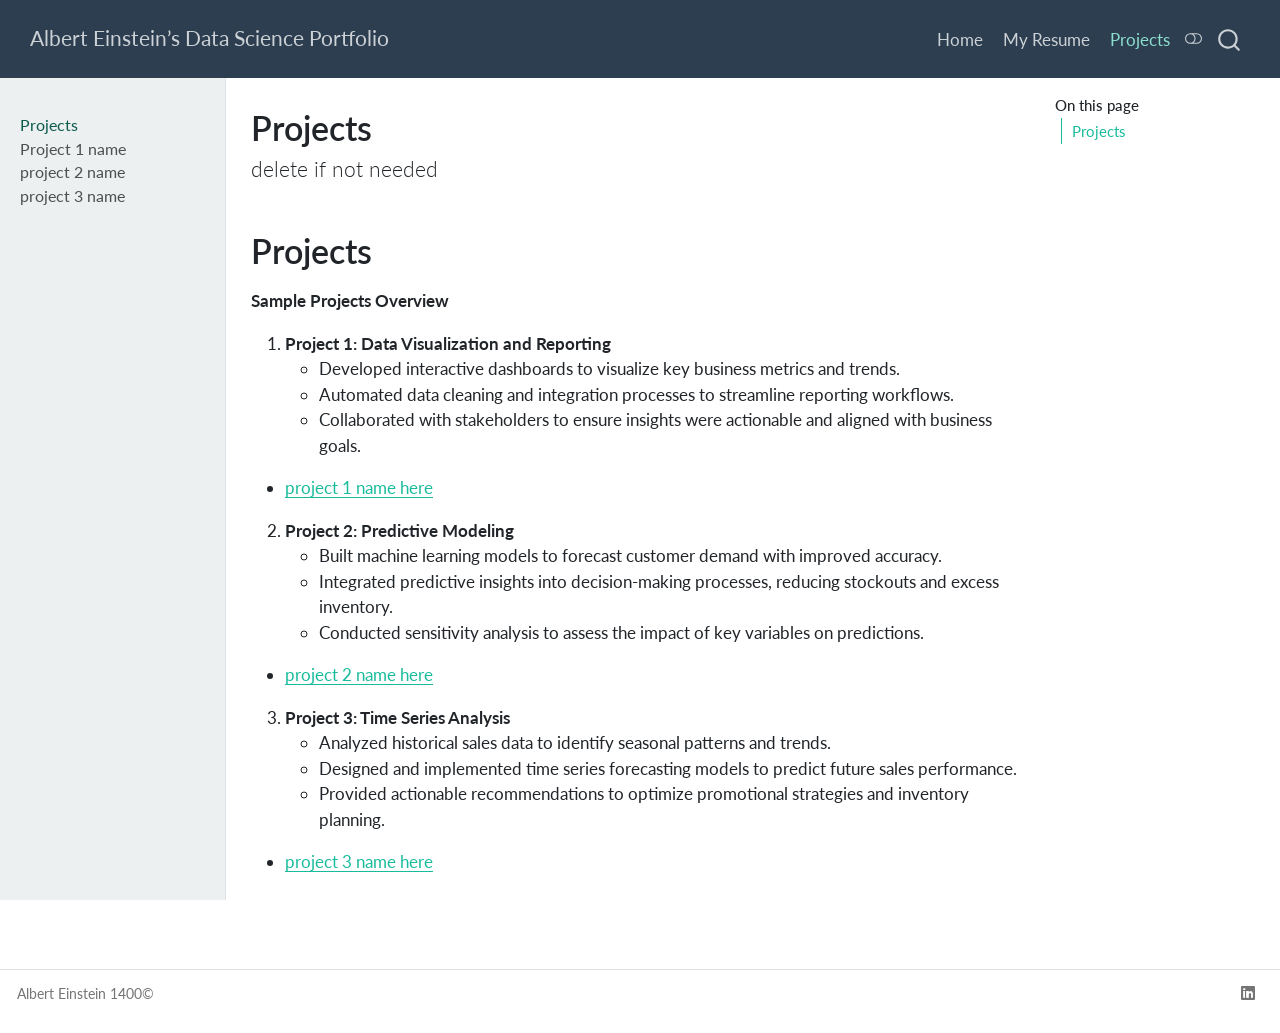
==== commit 24477ada: "#30 this is testing the freeze: auto option #30" ====
--- a/docs/projects.html
+++ b/docs/projects.html
@@ -2,12 +2,12 @@
 <html xmlns="http://www.w3.org/1999/xhtml" lang="en" xml:lang="en"><head>
 
 <meta charset="utf-8">
-<meta name="generator" content="quarto-1.4.542">
+<meta name="generator" content="quarto-1.6.39">
 
 <meta name="viewport" content="width=device-width, initial-scale=1.0, user-scalable=yes">
 
 
-<title>Albert Einstein’s Data Science Portfolio - Projects</title>
+<title>Projects – Albert Einstein’s Data Science Portfolio</title>
 <style>
 code{white-space: pre-wrap;}
 span.smallcaps{font-variant: small-caps;}
@@ -36,12 +36,12 @@
 <script src="site_libs/quarto-html/tippy.umd.min.js"></script>
 <script src="site_libs/quarto-html/anchor.min.js"></script>
 <link href="site_libs/quarto-html/tippy.css" rel="stylesheet">
-<link href="site_libs/quarto-html/quarto-syntax-highlighting.css" rel="stylesheet" class="quarto-color-scheme" id="quarto-text-highlighting-styles">
-<link href="site_libs/quarto-html/quarto-syntax-highlighting-dark.css" rel="prefetch" class="quarto-color-scheme quarto-color-alternate" id="quarto-text-highlighting-styles">
+<link href="site_libs/quarto-html/quarto-syntax-highlighting-e26003cea8cd680ca0c55a263523d882.css" rel="stylesheet" class="quarto-color-scheme" id="quarto-text-highlighting-styles">
+<link href="site_libs/quarto-html/quarto-syntax-highlighting-dark-d166b450ba5a8e9f7a0ab969bf6592c1.css" rel="prefetch" class="quarto-color-scheme quarto-color-alternate" id="quarto-text-highlighting-styles">
 <script src="site_libs/bootstrap/bootstrap.min.js"></script>
 <link href="site_libs/bootstrap/bootstrap-icons.css" rel="stylesheet">
-<link href="site_libs/bootstrap/bootstrap.min.css" rel="stylesheet" class="quarto-color-scheme" id="quarto-bootstrap" data-mode="light">
-<link href="site_libs/bootstrap/bootstrap-dark.min.css" rel="prefetch" class="quarto-color-scheme quarto-color-alternate" id="quarto-bootstrap" data-mode="dark">
+<link href="site_libs/bootstrap/bootstrap-081d88d0d1b41bfd964ff18d5647c903.min.css" rel="stylesheet" append-hash="true" class="quarto-color-scheme" id="quarto-bootstrap" data-mode="light">
+<link href="site_libs/bootstrap/bootstrap-dark-ed552497b652e94a043a49bcb61edf8f.min.css" rel="prefetch" append-hash="true" class="quarto-color-scheme quarto-color-alternate" id="quarto-bootstrap" data-mode="dark">
 <script id="quarto-search-options" type="application/json">{
   "location": "navbar",
   "copy-button": false,
@@ -86,7 +86,7 @@
     </a>
   </div>
             <div id="quarto-search" class="" title="Search"></div>
-          <button class="navbar-toggler" type="button" data-bs-toggle="collapse" data-bs-target="#navbarCollapse" aria-controls="navbarCollapse" aria-expanded="false" aria-label="Toggle navigation" onclick="if (window.quartoToggleHeadroom) { window.quartoToggleHeadroom(); }">
+          <button class="navbar-toggler" type="button" data-bs-toggle="collapse" data-bs-target="#navbarCollapse" aria-controls="navbarCollapse" role="menu" aria-expanded="false" aria-label="Toggle navigation" onclick="if (window.quartoToggleHeadroom) { window.quartoToggleHeadroom(); }">
   <span class="navbar-toggler-icon"></span>
 </button>
           <div class="collapse navbar-collapse" id="navbarCollapse">
@@ -105,18 +105,18 @@
   </li>  
 </ul>
           </div> <!-- /navcollapse -->
-          <div class="quarto-navbar-tools">
+            <div class="quarto-navbar-tools">
   <a href="" class="quarto-color-scheme-toggle quarto-navigation-tool  px-1" onclick="window.quartoToggleColorScheme(); return false;" title="Toggle dark mode"><i class="bi"></i></a>
 </div>
       </div> <!-- /container-fluid -->
     </nav>
   <nav class="quarto-secondary-nav">
     <div class="container-fluid d-flex">
-      <button type="button" class="quarto-btn-toggle btn" data-bs-toggle="collapse" data-bs-target=".quarto-sidebar-collapse-item" aria-controls="quarto-sidebar" aria-expanded="false" aria-label="Toggle sidebar navigation" onclick="if (window.quartoToggleHeadroom) { window.quartoToggleHeadroom(); }">
+      <button type="button" class="quarto-btn-toggle btn" data-bs-toggle="collapse" role="button" data-bs-target=".quarto-sidebar-collapse-item" aria-controls="quarto-sidebar" aria-expanded="false" aria-label="Toggle sidebar navigation" onclick="if (window.quartoToggleHeadroom) { window.quartoToggleHeadroom(); }">
         <i class="bi bi-layout-text-sidebar-reverse"></i>
       </button>
         <nav class="quarto-page-breadcrumbs" aria-label="breadcrumb"><ol class="breadcrumb"><li class="breadcrumb-item"><a href="./projects.html">Projects</a></li></ol></nav>
-        <a class="flex-grow-1" role="button" data-bs-toggle="collapse" data-bs-target=".quarto-sidebar-collapse-item" aria-controls="quarto-sidebar" aria-expanded="false" aria-label="Toggle sidebar navigation" onclick="if (window.quartoToggleHeadroom) { window.quartoToggleHeadroom(); }">      
+        <a class="flex-grow-1" role="navigation" data-bs-toggle="collapse" data-bs-target=".quarto-sidebar-collapse-item" aria-controls="quarto-sidebar" aria-expanded="false" aria-label="Toggle sidebar navigation" onclick="if (window.quartoToggleHeadroom) { window.quartoToggleHeadroom(); }">      
         </a>
     </div>
   </nav>
@@ -408,18 +408,7 @@
     }
     return false;
   }
-  const clipboard = new window.ClipboardJS('.code-copy-button', {
-    text: function(trigger) {
-      const codeEl = trigger.previousElementSibling.cloneNode(true);
-      for (const childEl of codeEl.children) {
-        if (isCodeAnnotation(childEl)) {
-          childEl.remove();
-        }
-      }
-      return codeEl.innerText;
-    }
-  });
-  clipboard.on('success', function(e) {
+  const onCopySuccess = function(e) {
     // button target
     const button = e.trigger;
     // don't keep focus
@@ -451,7 +440,45 @@
     }, 1000);
     // clear code selection
     e.clearSelection();
+  }
+  const getTextToCopy = function(trigger) {
+      const codeEl = trigger.previousElementSibling.cloneNode(true);
+      for (const childEl of codeEl.children) {
+        if (isCodeAnnotation(childEl)) {
+          childEl.remove();
+        }
+      }
+      return codeEl.innerText;
+  }
+  const clipboard = new window.ClipboardJS('.code-copy-button:not([data-in-quarto-modal])', {
+    text: getTextToCopy
   });
+  clipboard.on('success', onCopySuccess);
+  if (window.document.getElementById('quarto-embedded-source-code-modal')) {
+    const clipboardModal = new window.ClipboardJS('.code-copy-button[data-in-quarto-modal]', {
+      text: getTextToCopy,
+      container: window.document.getElementById('quarto-embedded-source-code-modal')
+    });
+    clipboardModal.on('success', onCopySuccess);
+  }
+    var localhostRegex = new RegExp(/^(?:http|https):\/\/localhost\:?[0-9]*\//);
+    var mailtoRegex = new RegExp(/^mailto:/);
+      var filterRegex = new RegExp('/' + window.location.host + '/');
+    var isInternal = (href) => {
+        return filterRegex.test(href) || localhostRegex.test(href) || mailtoRegex.test(href);
+    }
+    // Inspect non-navigation links and adorn them if external
+ 	var links = window.document.querySelectorAll('a[href]:not(.nav-link):not(.navbar-brand):not(.toc-action):not(.sidebar-link):not(.sidebar-item-toggle):not(.pagination-link):not(.no-external):not([aria-hidden]):not(.dropdown-item):not(.quarto-navigation-tool):not(.about-link)');
+    for (var i=0; i<links.length; i++) {
+      const link = links[i];
+      if (!isInternal(link.href)) {
+        // undo the damage that might have been done by quarto-nav.js in the case of
+        // links that we want to consider external
+        if (link.dataset.originalHref !== undefined) {
+          link.href = link.dataset.originalHref;
+        }
+      }
+    }
   function tippyHover(el, contentFn, onTriggerFn, onUntriggerFn) {
     const config = {
       allowHTML: true,
@@ -486,7 +513,11 @@
       try { href = new URL(href).hash; } catch {}
       const id = href.replace(/^#\/?/, "");
       const note = window.document.getElementById(id);
-      return note.innerHTML;
+      if (note) {
+        return note.innerHTML;
+      } else {
+        return "";
+      }
     });
   }
   const xrefs = window.document.querySelectorAll('a.quarto-xref');
@@ -534,7 +565,11 @@
       if (window.Quarto?.typesetMath) {
         window.Quarto.typesetMath(note);
       }
-      return note.innerHTML;
+      if (note.classList.contains("callout")) {
+        return note.outerHTML;
+      } else {
+        return note.innerHTML;
+      }
     }
   }
   for (var i=0; i<xrefs.length; i++) {
--- a/docs/site_libs/quarto-html/quarto-syntax-highlighting-e26003cea8cd680ca0c55a263523d882.css
+++ b/docs/site_libs/quarto-html/quarto-syntax-highlighting-e26003cea8cd680ca0c55a263523d882.css
@@ -0,0 +1,205 @@
+/* quarto syntax highlight colors */
+:root {
+  --quarto-hl-ot-color: #003B4F;
+  --quarto-hl-at-color: #657422;
+  --quarto-hl-ss-color: #20794D;
+  --quarto-hl-an-color: #5E5E5E;
+  --quarto-hl-fu-color: #4758AB;
+  --quarto-hl-st-color: #20794D;
+  --quarto-hl-cf-color: #003B4F;
+  --quarto-hl-op-color: #5E5E5E;
+  --quarto-hl-er-color: #AD0000;
+  --quarto-hl-bn-color: #AD0000;
+  --quarto-hl-al-color: #AD0000;
+  --quarto-hl-va-color: #111111;
+  --quarto-hl-bu-color: inherit;
+  --quarto-hl-ex-color: inherit;
+  --quarto-hl-pp-color: #AD0000;
+  --quarto-hl-in-color: #5E5E5E;
+  --quarto-hl-vs-color: #20794D;
+  --quarto-hl-wa-color: #5E5E5E;
+  --quarto-hl-do-color: #5E5E5E;
+  --quarto-hl-im-color: #00769E;
+  --quarto-hl-ch-color: #20794D;
+  --quarto-hl-dt-color: #AD0000;
+  --quarto-hl-fl-color: #AD0000;
+  --quarto-hl-co-color: #5E5E5E;
+  --quarto-hl-cv-color: #5E5E5E;
+  --quarto-hl-cn-color: #8f5902;
+  --quarto-hl-sc-color: #5E5E5E;
+  --quarto-hl-dv-color: #AD0000;
+  --quarto-hl-kw-color: #003B4F;
+}
+
+/* other quarto variables */
+:root {
+  --quarto-font-monospace: SFMono-Regular, Menlo, Monaco, Consolas, "Liberation Mono", "Courier New", monospace;
+}
+
+pre > code.sourceCode > span {
+  color: #003B4F;
+}
+
+code span {
+  color: #003B4F;
+}
+
+code.sourceCode > span {
+  color: #003B4F;
+}
+
+div.sourceCode,
+div.sourceCode pre.sourceCode {
+  color: #003B4F;
+}
+
+code span.ot {
+  color: #003B4F;
+  font-style: inherit;
+}
+
+code span.at {
+  color: #657422;
+  font-style: inherit;
+}
+
+code span.ss {
+  color: #20794D;
+  font-style: inherit;
+}
+
+code span.an {
+  color: #5E5E5E;
+  font-style: inherit;
+}
+
+code span.fu {
+  color: #4758AB;
+  font-style: inherit;
+}
+
+code span.st {
+  color: #20794D;
+  font-style: inherit;
+}
+
+code span.cf {
+  color: #003B4F;
+  font-weight: bold;
+  font-style: inherit;
+}
+
+code span.op {
+  color: #5E5E5E;
+  font-style: inherit;
+}
+
+code span.er {
+  color: #AD0000;
+  font-style: inherit;
+}
+
+code span.bn {
+  color: #AD0000;
+  font-style: inherit;
+}
+
+code span.al {
+  color: #AD0000;
+  font-style: inherit;
+}
+
+code span.va {
+  color: #111111;
+  font-style: inherit;
+}
+
+code span.bu {
+  font-style: inherit;
+}
+
+code span.ex {
+  font-style: inherit;
+}
+
+code span.pp {
+  color: #AD0000;
+  font-style: inherit;
+}
+
+code span.in {
+  color: #5E5E5E;
+  font-style: inherit;
+}
+
+code span.vs {
+  color: #20794D;
+  font-style: inherit;
+}
+
+code span.wa {
+  color: #5E5E5E;
+  font-style: italic;
+}
+
+code span.do {
+  color: #5E5E5E;
+  font-style: italic;
+}
+
+code span.im {
+  color: #00769E;
+  font-style: inherit;
+}
+
+code span.ch {
+  color: #20794D;
+  font-style: inherit;
+}
+
+code span.dt {
+  color: #AD0000;
+  font-style: inherit;
+}
+
+code span.fl {
+  color: #AD0000;
+  font-style: inherit;
+}
+
+code span.co {
+  color: #5E5E5E;
+  font-style: inherit;
+}
+
+code span.cv {
+  color: #5E5E5E;
+  font-style: italic;
+}
+
+code span.cn {
+  color: #8f5902;
+  font-style: inherit;
+}
+
+code span.sc {
+  color: #5E5E5E;
+  font-style: inherit;
+}
+
+code span.dv {
+  color: #AD0000;
+  font-style: inherit;
+}
+
+code span.kw {
+  color: #003B4F;
+  font-weight: bold;
+  font-style: inherit;
+}
+
+.prevent-inlining {
+  content: "</";
+}
+
+/*# sourceMappingURL=e90e9ab646ea9b1aaa61e089606e0f97.css.map */
--- a/docs/site_libs/quarto-html/quarto-syntax-highlighting-dark-d166b450ba5a8e9f7a0ab969bf6592c1.css
+++ b/docs/site_libs/quarto-html/quarto-syntax-highlighting-dark-d166b450ba5a8e9f7a0ab969bf6592c1.css
@@ -0,0 +1,189 @@
+/* quarto syntax highlight colors */
+:root {
+  --quarto-hl-al-color: #f07178;
+  --quarto-hl-an-color: #d4d0ab;
+  --quarto-hl-at-color: #00e0e0;
+  --quarto-hl-bn-color: #d4d0ab;
+  --quarto-hl-bu-color: #abe338;
+  --quarto-hl-ch-color: #abe338;
+  --quarto-hl-co-color: #f8f8f2;
+  --quarto-hl-cv-color: #ffd700;
+  --quarto-hl-cn-color: #ffd700;
+  --quarto-hl-cf-color: #ffa07a;
+  --quarto-hl-dt-color: #ffa07a;
+  --quarto-hl-dv-color: #d4d0ab;
+  --quarto-hl-do-color: #f8f8f2;
+  --quarto-hl-er-color: #f07178;
+  --quarto-hl-ex-color: #00e0e0;
+  --quarto-hl-fl-color: #d4d0ab;
+  --quarto-hl-fu-color: #ffa07a;
+  --quarto-hl-im-color: #abe338;
+  --quarto-hl-in-color: #d4d0ab;
+  --quarto-hl-kw-color: #ffa07a;
+  --quarto-hl-op-color: #ffa07a;
+  --quarto-hl-ot-color: #00e0e0;
+  --quarto-hl-pp-color: #dcc6e0;
+  --quarto-hl-re-color: #00e0e0;
+  --quarto-hl-sc-color: #abe338;
+  --quarto-hl-ss-color: #abe338;
+  --quarto-hl-st-color: #abe338;
+  --quarto-hl-va-color: #00e0e0;
+  --quarto-hl-vs-color: #abe338;
+  --quarto-hl-wa-color: #dcc6e0;
+}
+
+/* other quarto variables */
+:root {
+  --quarto-font-monospace: SFMono-Regular, Menlo, Monaco, Consolas, "Liberation Mono", "Courier New", monospace;
+}
+
+code span.al {
+  background-color: #2a0f15;
+  font-weight: bold;
+  color: #f07178;
+}
+
+code span.an {
+  color: #d4d0ab;
+}
+
+code span.at {
+  color: #00e0e0;
+}
+
+code span.bn {
+  color: #d4d0ab;
+}
+
+code span.bu {
+  color: #abe338;
+}
+
+code span.ch {
+  color: #abe338;
+}
+
+code span.co {
+  font-style: italic;
+  color: #f8f8f2;
+}
+
+code span.cv {
+  color: #ffd700;
+}
+
+code span.cn {
+  color: #ffd700;
+}
+
+code span.cf {
+  font-weight: bold;
+  color: #ffa07a;
+}
+
+code span.dt {
+  color: #ffa07a;
+}
+
+code span.dv {
+  color: #d4d0ab;
+}
+
+code span.do {
+  color: #f8f8f2;
+}
+
+code span.er {
+  color: #f07178;
+  text-decoration: underline;
+}
+
+code span.ex {
+  font-weight: bold;
+  color: #00e0e0;
+}
+
+code span.fl {
+  color: #d4d0ab;
+}
+
+code span.fu {
+  color: #ffa07a;
+}
+
+code span.im {
+  color: #abe338;
+}
+
+code span.in {
+  color: #d4d0ab;
+}
+
+code span.kw {
+  font-weight: bold;
+  color: #ffa07a;
+}
+
+pre > code.sourceCode > span {
+  color: #f8f8f2;
+}
+
+code span {
+  color: #f8f8f2;
+}
+
+code.sourceCode > span {
+  color: #f8f8f2;
+}
+
+div.sourceCode,
+div.sourceCode pre.sourceCode {
+  color: #f8f8f2;
+}
+
+code span.op {
+  color: #ffa07a;
+}
+
+code span.ot {
+  color: #00e0e0;
+}
+
+code span.pp {
+  color: #dcc6e0;
+}
+
+code span.re {
+  background-color: #f8f8f2;
+  color: #00e0e0;
+}
+
+code span.sc {
+  color: #abe338;
+}
+
+code span.ss {
+  color: #abe338;
+}
+
+code span.st {
+  color: #abe338;
+}
+
+code span.va {
+  color: #00e0e0;
+}
+
+code span.vs {
+  color: #abe338;
+}
+
+code span.wa {
+  color: #dcc6e0;
+}
+
+.prevent-inlining {
+  content: "</";
+}
+
+/*# sourceMappingURL=72bb05760472c1bb0bbb1d76e21bc2a0.css.map */
